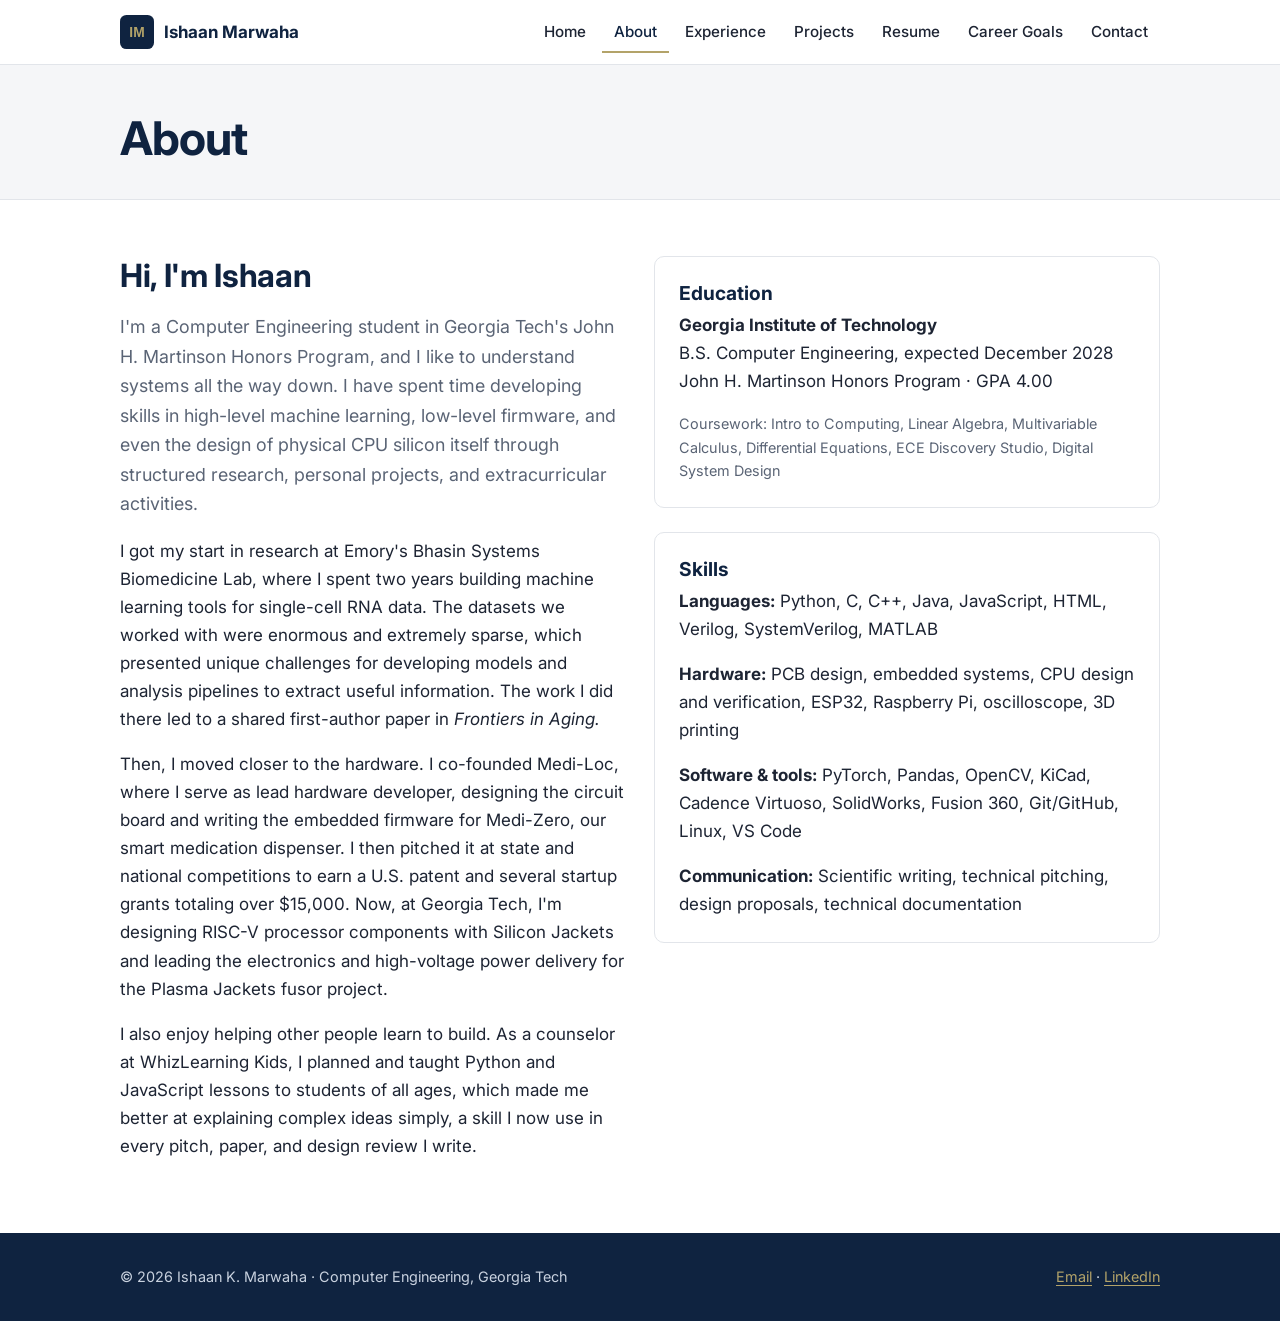
==== about.html @ 97ca5b79 "Initial commit via Netlify [skip ci]" ====
<!DOCTYPE html>
<html lang="en"><head>
<meta charset="utf-8">
<meta name="viewport" content="width=device-width, initial-scale=1">
<title>About | Ishaan Marwaha</title>
<meta name="description" content="Background and story of Ishaan Marwaha.">
<link rel="icon" href="assets/img/logo.svg" type="image/svg+xml">
<link rel="preconnect" href="https://fonts.googleapis.com">
<link rel="preconnect" href="https://fonts.gstatic.com" crossorigin="">
<link href="https://fonts.googleapis.com/css2?family=Inter:wght@400;500;600;700&amp;display=swap" rel="stylesheet">
<link rel="stylesheet" href="assets/css/style.css">
</head>
<body>
<header class="site-header">
  <nav class="container nav" aria-label="Main">
    <a class="brand" href="index.html"><img src="assets/img/logo.svg" alt="">Ishaan Marwaha</a>
    <button class="nav-toggle" aria-expanded="false" aria-controls="nav-links">Menu</button>
    <ul class="nav-links" id="nav-links">
<li><a href="index.html">Home</a></li>
<li><a href="about.html" aria-current="page">About</a></li>
<li><a href="experience.html">Experience</a></li>
<li><a href="projects.html">Projects</a></li>
<li><a href="resume.html">Resume</a></li>
<li><a href="career-goals.html">Career Goals</a></li>
<li><a href="contact.html">Contact</a></li>
    </ul>
  </nav>
</header>
<main>
<div class="page-head"><div class="container">
  <h1>About</h1>
</div></div>
<section>
  <div class="container grid-2" style="align-items:start">
    <div class="prose">
      <h2>Hi, I'm Ishaan</h2>
      <p class="lead">I'm a Computer Engineering student in Georgia Tech's John H. Martinson Honors Program, and I like
      to understand systems all the way down. I have spent time developing skills in high-level machine learning, low-level firmware, and even the design of physical CPU silicon itself through structured research, personal projects, and extracurricular activities.</p>

      <p>I got my start in research at Emory's Bhasin Systems Biomedicine Lab, where I spent two years building machine
      learning tools for single-cell RNA data. The datasets we worked with were enormous and extremely sparse, which presented unique challenges for developing models and analysis pipelines to extract useful information. The work I did there led to a shared first-author
      paper in <em>Frontiers in Aging.</em></p>

      <p>Then, I moved closer to the hardware. I co-founded Medi-Loc, where I serve as lead hardware developer, designing the circuit board and writing the
      embedded firmware for Medi-Zero, our smart medication dispenser. I then pitched it at state and national competitions
      to earn a U.S. patent and several startup grants totaling over $15,000. Now, at Georgia Tech, I'm designing RISC-V processor components with Silicon
      Jackets and leading the electronics and high-voltage power delivery for the Plasma Jackets fusor project.</p>

      <p>I also enjoy helping other people learn to build. As a counselor at WhizLearning Kids, I planned and taught
      Python and JavaScript lessons to students of all ages, which made me better at explaining complex ideas simply, a
      skill I now use in every pitch, paper, and design review I write.</p>
    </div>

    <aside>
      <div class="card">
        <h3>Education</h3>
        <p><b>Georgia Institute of Technology</b><br>B.S. Computer Engineering, expected December 2028<br>
        John H. Martinson Honors Program · GPA 4.00</p>
        <p class="meta" style="margin:0">Coursework: Intro to Computing, Linear Algebra, Multivariable Calculus,
        Differential Equations, ECE Discovery Studio, Digital System Design</p>
      </div>

      <div class="card" style="margin-top:24px">
        <h3>Skills</h3>
        <p><b>Languages:</b> Python, C, C++, Java, JavaScript, HTML, Verilog, SystemVerilog, MATLAB</p>
        <p><b>Hardware:</b> PCB design, embedded systems, CPU design and verification, ESP32, Raspberry Pi, oscilloscope, 3D printing</p>
        <p><b>Software &amp; tools:</b> PyTorch, Pandas, OpenCV, KiCad, Cadence Virtuoso, SolidWorks, Fusion 360, Git/GitHub, Linux, VS Code</p>
        <p style="margin:0"><b>Communication:</b> Scientific writing, technical pitching, design proposals, technical documentation</p>
      </div>
    </aside>
  </div>
</section>

</main>
<footer class="site-footer">
  <div class="container footer-row">
    <span>© 2026 Ishaan K. Marwaha · Computer Engineering, Georgia Tech</span>
    <span><a href="mailto:imarwaha3@gatech.edu">Email</a> · <a href="https://www.linkedin.com/in/ishaanmarwaha/" target="_blank" rel="noopener">LinkedIn</a></span>
  </div>
</footer>
<script>
  const t=document.querySelector('.nav-toggle'),l=document.getElementById('nav-links');
  t.addEventListener('click',()=>{const o=l.classList.toggle('open');t.setAttribute('aria-expanded',o);});
</script>


</body></html>
---- assets/css/style.css ----
:root {
  --navy: #0f2340;
  --navy-2: #1b3558;
  --gold: #b3a369;
  --gold-dark: #8a7a3f;
  --ink: #1d2433;
  --muted: #5a6475;
  --line: #e2e5ea;
  --bg: #ffffff;
  --bg-soft: #f5f6f8;
  --radius: 10px;
  --max: 1080px;
}

* { box-sizing: border-box; }
html { scroll-behavior: smooth; }
body {
  margin: 0;
  font-family: "Inter", system-ui, -apple-system, "Segoe UI", Roboto, sans-serif;
  font-size: 17px;
  line-height: 1.65;
  color: var(--ink);
  background: var(--bg);
}
img { max-width: 100%; height: auto; display: block; }
a { color: var(--navy-2); text-underline-offset: 3px; }
a:hover { color: var(--gold-dark); }
h1, h2, h3 { line-height: 1.25; color: var(--navy); margin: 0 0 .5em; }
h1 { font-size: clamp(2rem, 5vw, 2.9rem); letter-spacing: -.02em; }
h2 { font-size: clamp(1.5rem, 3.4vw, 2rem); letter-spacing: -.01em; }
h3 { font-size: 1.2rem; }
p { margin: 0 0 1em; }

.container { max-width: var(--max); margin: 0 auto; padding: 0 20px; }

/* ---------- Header / nav ---------- */
.site-header {
  position: sticky; top: 0; z-index: 50;
  background: rgba(255,255,255,.96);
  backdrop-filter: blur(6px);
  border-bottom: 1px solid var(--line);
}
.nav { display: flex; align-items: center; justify-content: space-between; height: 64px; }
.brand { display: flex; align-items: center; gap: 10px; font-weight: 700; color: var(--navy); text-decoration: none; }
.brand img { width: 34px; height: 34px; }
.nav-links { display: flex; gap: 4px; list-style: none; margin: 0; padding: 0; }
.nav-links a {
  display: block; padding: 8px 12px; border-radius: 6px;
  color: var(--ink); text-decoration: none; font-size: .95rem; font-weight: 500;
}
.nav-links a:hover { background: var(--bg-soft); color: var(--navy); }
.nav-links a[aria-current="page"] { color: var(--navy); box-shadow: inset 0 -2px 0 var(--gold); border-radius: 0; }
.nav-toggle {
  display: none; background: none; border: 1px solid var(--line); border-radius: 6px;
  padding: 6px 10px; font-size: 1rem; cursor: pointer; color: var(--navy);
}

@media (max-width: 820px) {
  .nav-toggle { display: block; }
  .nav-links {
    display: none; position: absolute; top: 64px; left: 0; right: 0;
    flex-direction: column; background: #fff; border-bottom: 1px solid var(--line); padding: 8px 16px 16px;
  }
  .nav-links.open { display: flex; }
  .nav-links a[aria-current="page"] { box-shadow: inset 3px 0 0 var(--gold); }
}

/* ---------- Hero ---------- */
.hero {
  background: linear-gradient(135deg, var(--navy) 0%, var(--navy-2) 100%);
  color: #fff; padding: 72px 0 64px;
}
.hero h1 { color: #fff; margin-bottom: .2em; }
.hero .tagline { color: var(--gold); font-weight: 600; font-size: 1.1rem; margin-bottom: 1.2em; }
.hero p { color: #dfe5ee; max-width: 640px; }
.hero-grid { display: grid; grid-template-columns: 1.5fr 1fr; gap: 48px; align-items: center; }
.headshot {
  width: 100%; max-width: 300px; aspect-ratio: 1; object-fit: cover;
  border-radius: 50%; border: 5px solid var(--gold); margin-left: auto; background: #fff;
}
@media (max-width: 820px) {
  .hero { padding: 48px 0; }
  .hero-grid { grid-template-columns: 1fr; gap: 28px; }
  .headshot { margin: 0 auto; max-width: 220px; order: -1; }
}

.btn {
  display: inline-block; padding: 11px 20px; border-radius: 8px;
  font-weight: 600; text-decoration: none; font-size: .95rem; margin: 4px 8px 4px 0;
}
.btn-gold { background: var(--gold); color: var(--navy); }
.btn-gold:hover { background: #c7b77c; color: var(--navy); }
.btn-outline { border: 2px solid var(--gold); color: #fff; }
.btn-outline:hover { background: rgba(255,255,255,.08); color: #fff; }
.btn-navy { background: var(--navy); color: #fff; }
.btn-navy:hover { background: var(--navy-2); color: #fff; }
.btn-line { border: 2px solid var(--navy); color: var(--navy); }

/* ---------- Page header ---------- */
.page-head { background: var(--bg-soft); border-bottom: 1px solid var(--line); padding: 44px 0 32px; }
.page-head p { color: var(--muted); max-width: 700px; margin: 0; }
.eyebrow { text-transform: uppercase; letter-spacing: .12em; font-size: .78rem; font-weight: 700; color: var(--gold-dark); margin-bottom: .4em; display: block; }

/* ---------- Sections ---------- */
section { padding: 56px 0; }
section.alt { background: var(--bg-soft); }
.prose { max-width: 760px; }
.lead { font-size: 1.12rem; color: var(--muted); }

.grid-2 { display: grid; grid-template-columns: 1fr 1fr; gap: 28px; }
.grid-3 { display: grid; grid-template-columns: repeat(3, 1fr); gap: 24px; }
@media (max-width: 820px) { .grid-2, .grid-3 { grid-template-columns: 1fr; } }

.card {
  background: #fff; border: 1px solid var(--line); border-radius: var(--radius);
  padding: 24px; display: flex; flex-direction: column;
}
.card h3 { margin-bottom: .3em; }
.card .meta { color: var(--muted); font-size: .9rem; margin-bottom: .8em; }
.card p:last-child { margin-bottom: 0; }
.card .more { margin-top: auto; padding-top: 12px; font-weight: 600; }
.card-img { border-radius: 8px; border: 1px solid var(--line); margin-bottom: 16px; background: #fff; }

.tags { display: flex; flex-wrap: wrap; gap: 6px; margin: 0 0 1em; padding: 0; list-style: none; }
.tags li { background: #eef1f6; color: var(--navy-2); font-size: .8rem; font-weight: 600; padding: 3px 10px; border-radius: 99px; }

.stat-row { display: grid; grid-template-columns: repeat(4, 1fr); gap: 16px; margin-top: 8px; }
.stat { background: #fff; border: 1px solid var(--line); border-radius: var(--radius); padding: 18px; text-align: center; }
.stat b { display: block; font-size: 1.6rem; color: var(--navy); }
.stat span { font-size: .85rem; color: var(--muted); }
@media (max-width: 820px) { .stat-row { grid-template-columns: 1fr 1fr; } }

figure { margin: 24px 0; }
figure img { border-radius: 8px; border: 1px solid var(--line); background: #fff; }
figcaption { font-size: .88rem; color: var(--muted); margin-top: 8px; }

/* Timeline */
.timeline { list-style: none; padding: 0; margin: 0; border-left: 3px solid var(--gold); }
.timeline li { position: relative; padding: 0 0 26px 26px; }
.timeline li::before {
  content: ""; position: absolute; left: -9px; top: 6px; width: 15px; height: 15px;
  border-radius: 50%; background: #fff; border: 3px solid var(--navy);
}
.timeline .when { font-weight: 700; color: var(--gold-dark); font-size: .9rem; }

/* Resume embed */
.resume-frame { width: 100%; height: 1000px; border: 1px solid var(--line); border-radius: var(--radius); }
@media (max-width: 820px) { .resume-frame { height: 560px; } }

/* Skills */
.skill-group h3 { font-size: 1rem; text-transform: uppercase; letter-spacing: .06em; color: var(--muted); }

/* Draft placeholders — delete this block once all placeholders are filled */
.todo {
  background: #fff6d6; border: 1px dashed #d4a72c; color: #6b5300;
  padding: 2px 6px; border-radius: 4px; font-size: .92em;
}
.todo-block {
  background: #fff6d6; border: 2px dashed #d4a72c; color: #6b5300;
  padding: 18px; border-radius: var(--radius); margin: 16px 0;
}

/* Contact */
.contact-list { list-style: none; padding: 0; margin: 0; }
.contact-list li { padding: 14px 0; border-bottom: 1px solid var(--line); display: flex; gap: 14px; align-items: center; flex-wrap: wrap; }
.contact-list b { min-width: 110px; color: var(--navy); }

/* Footer */
.site-footer { background: var(--navy); color: #c9d2df; padding: 32px 0; font-size: .9rem; }
.site-footer a { color: var(--gold); }
.footer-row { display: flex; justify-content: space-between; flex-wrap: wrap; gap: 12px; }

/* Long-form text inside a full-width container stays left-aligned with other content */
.container.prose { max-width: var(--max); }
.container.prose > * { max-width: 760px; }
.container.prose > figure { max-width: 100%; }
.resume-img { max-width: 850px; width: 100%; margin: 8px 0 0; border: 1px solid var(--line); border-radius: 6px; box-shadow: 0 6px 24px rgba(15,35,64,.10); }

.headshot { object-position: 50% 22%; }

/* Roadmap (Career Goals) */
.roadmap { list-style: none; padding: 0; margin: 32px 0 0; display: grid; grid-template-columns: repeat(5, 1fr); position: relative; }
.roadmap::before { content: ""; position: absolute; top: 9px; left: 10%; right: 10%; height: 3px; background: var(--gold); }
.roadmap li { position: relative; padding: 0 12px; text-align: center; }
.roadmap .dot {
  display: block; width: 21px; height: 21px; margin: 0 auto 16px; border-radius: 50%;
  background: var(--navy); border: 4px solid var(--bg-soft); box-shadow: 0 0 0 2px var(--navy); position: relative; z-index: 1;
}
.roadmap .when { font-weight: 700; color: var(--gold-dark); font-size: .85rem; text-transform: uppercase; letter-spacing: .05em; }
.roadmap h3 { margin: 4px 0 6px; }
.roadmap p { font-size: .93rem; color: var(--muted); margin: 0; }
@media (max-width: 820px) {
  .roadmap { grid-template-columns: 1fr; }
  .roadmap::before { left: 9px; right: auto; top: 10px; bottom: 10px; width: 3px; height: auto; }
  .roadmap li { display: grid; grid-template-columns: 21px 1fr; gap: 16px; padding: 0 0 26px; text-align: left; }
  .roadmap .dot { margin: 0; }
}

.page-head h1 { margin: 0; }
.resume-wrap { text-align: center; }
.resume-wrap .resume-img { margin: 8px auto 0; }
.fig-narrow img { max-width: 420px; width: 100%; margin: 0 auto; }
body { min-height: 100vh; display: flex; flex-direction: column; }
main { flex: 1; }
.meta .date { display: block; white-space: nowrap; }
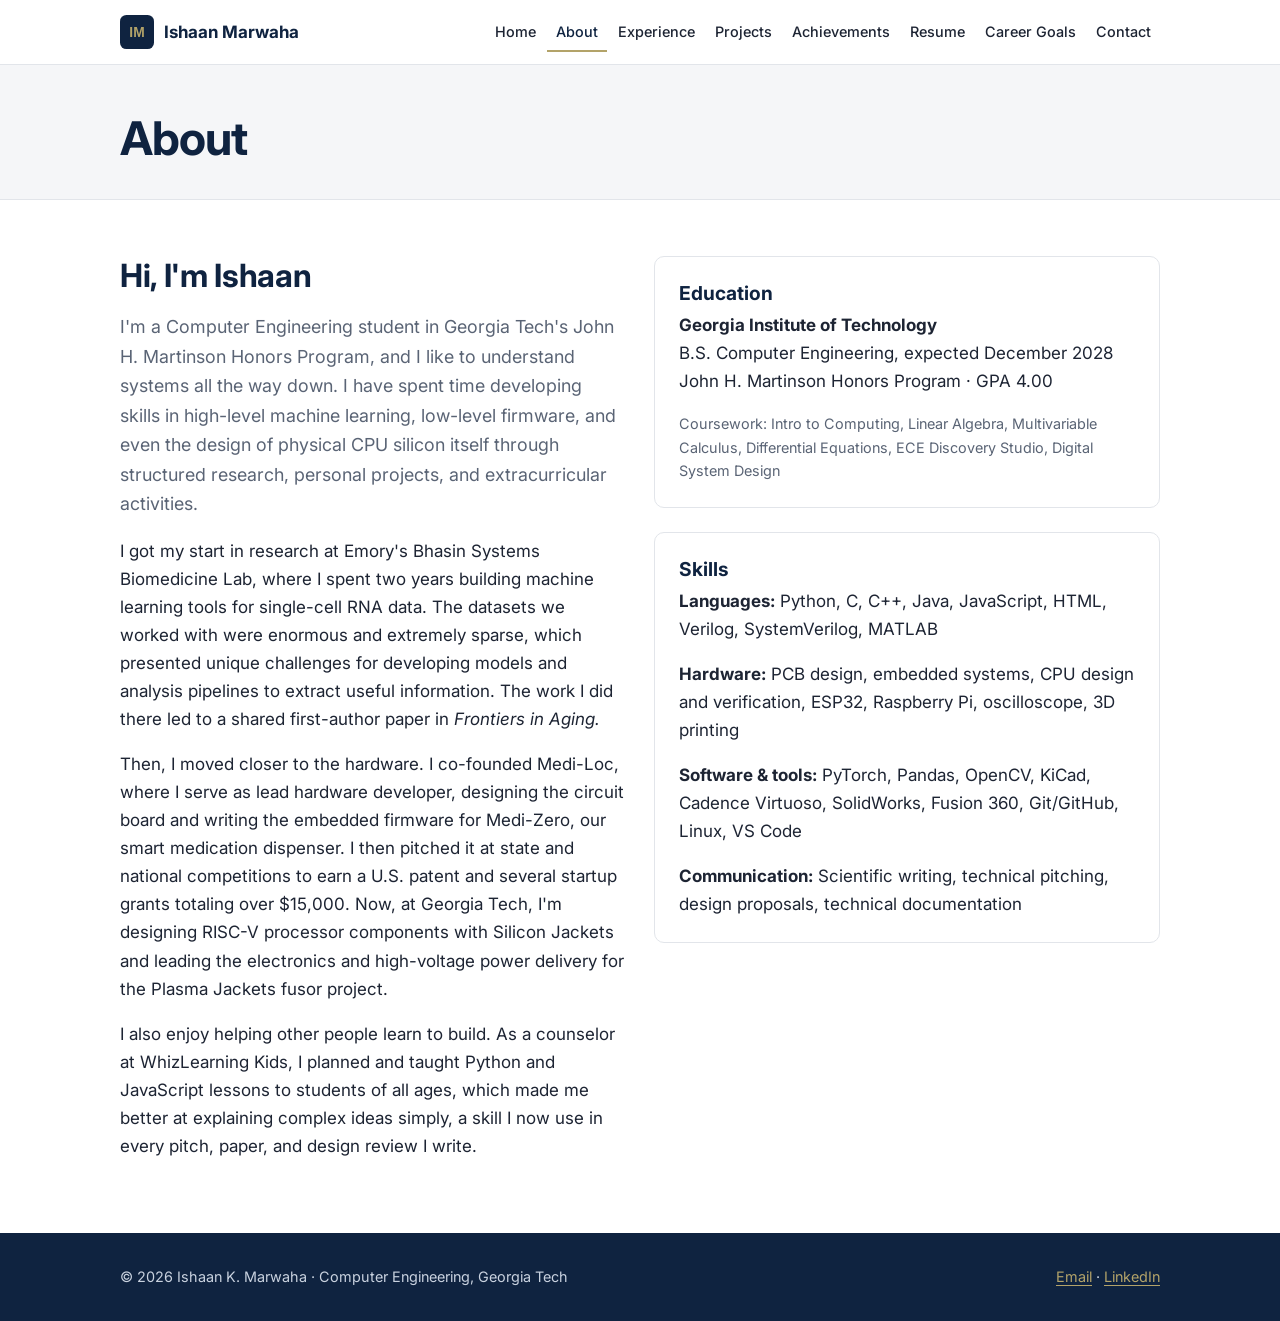
==== commit 1d5a39c0: "update achievements panel" ====
--- a/about.html
+++ b/about.html
@@ -14,12 +14,13 @@
 <header class="site-header">
   <nav class="container nav" aria-label="Main">
     <a class="brand" href="index.html"><img src="assets/img/logo.svg" alt="">Ishaan Marwaha</a>
-    <button class="nav-toggle" aria-expanded="false" aria-controls="nav-links">Menu</button>
+    <button class="nav-toggle" aria-expanded="false" aria-controls="nav-links" aria-label="Menu"><span></span><span></span><span></span></button>
     <ul class="nav-links" id="nav-links">
 <li><a href="index.html">Home</a></li>
 <li><a href="about.html" aria-current="page">About</a></li>
 <li><a href="experience.html">Experience</a></li>
 <li><a href="projects.html">Projects</a></li>
+<li><a href="achievements.html">Achievements</a></li>
 <li><a href="resume.html">Resume</a></li>
 <li><a href="career-goals.html">Career Goals</a></li>
 <li><a href="contact.html">Contact</a></li>
--- a/assets/css/style.css
+++ b/assets/css/style.css
@@ -43,20 +43,29 @@
 .nav { display: flex; align-items: center; justify-content: space-between; height: 64px; }
 .brand { display: flex; align-items: center; gap: 10px; font-weight: 700; color: var(--navy); text-decoration: none; }
 .brand img { width: 34px; height: 34px; }
-.nav-links { display: flex; gap: 4px; list-style: none; margin: 0; padding: 0; }
+.nav-links { display: flex; gap: 2px; list-style: none; margin: 0; padding: 0; }
 .nav-links a {
-  display: block; padding: 8px 12px; border-radius: 6px;
-  color: var(--ink); text-decoration: none; font-size: .95rem; font-weight: 500;
+  display: block; padding: 8px 9px; border-radius: 6px; white-space: nowrap;
+  color: var(--ink); text-decoration: none; font-size: .9rem; font-weight: 500;
 }
 .nav-links a:hover { background: var(--bg-soft); color: var(--navy); }
 .nav-links a[aria-current="page"] { color: var(--navy); box-shadow: inset 0 -2px 0 var(--gold); border-radius: 0; }
 .nav-toggle {
-  display: none; background: none; border: 1px solid var(--line); border-radius: 6px;
-  padding: 6px 10px; font-size: 1rem; cursor: pointer; color: var(--navy);
-}
-
-@media (max-width: 820px) {
-  .nav-toggle { display: block; }
+  display: none; flex-direction: column; justify-content: center; gap: 5px;
+  width: 42px; height: 38px; padding: 0 10px; cursor: pointer;
+  background: none; border: 1px solid var(--line); border-radius: 6px;
+}
+.nav-toggle span {
+  display: block; height: 2px; width: 100%; background: var(--navy); border-radius: 2px;
+  transition: transform .2s ease, opacity .2s ease;
+}
+.nav-toggle:hover { background: var(--bg-soft); }
+.nav-toggle[aria-expanded="true"] span:nth-child(1) { transform: translateY(7px) rotate(45deg); }
+.nav-toggle[aria-expanded="true"] span:nth-child(2) { opacity: 0; }
+.nav-toggle[aria-expanded="true"] span:nth-child(3) { transform: translateY(-7px) rotate(-45deg); }
+
+@media (max-width: 900px) {
+  .nav-toggle { display: flex; }
   .nav-links {
     display: none; position: absolute; top: 64px; left: 0; right: 0;
     flex-direction: column; background: #fff; border-bottom: 1px solid var(--line); padding: 8px 16px 16px;
